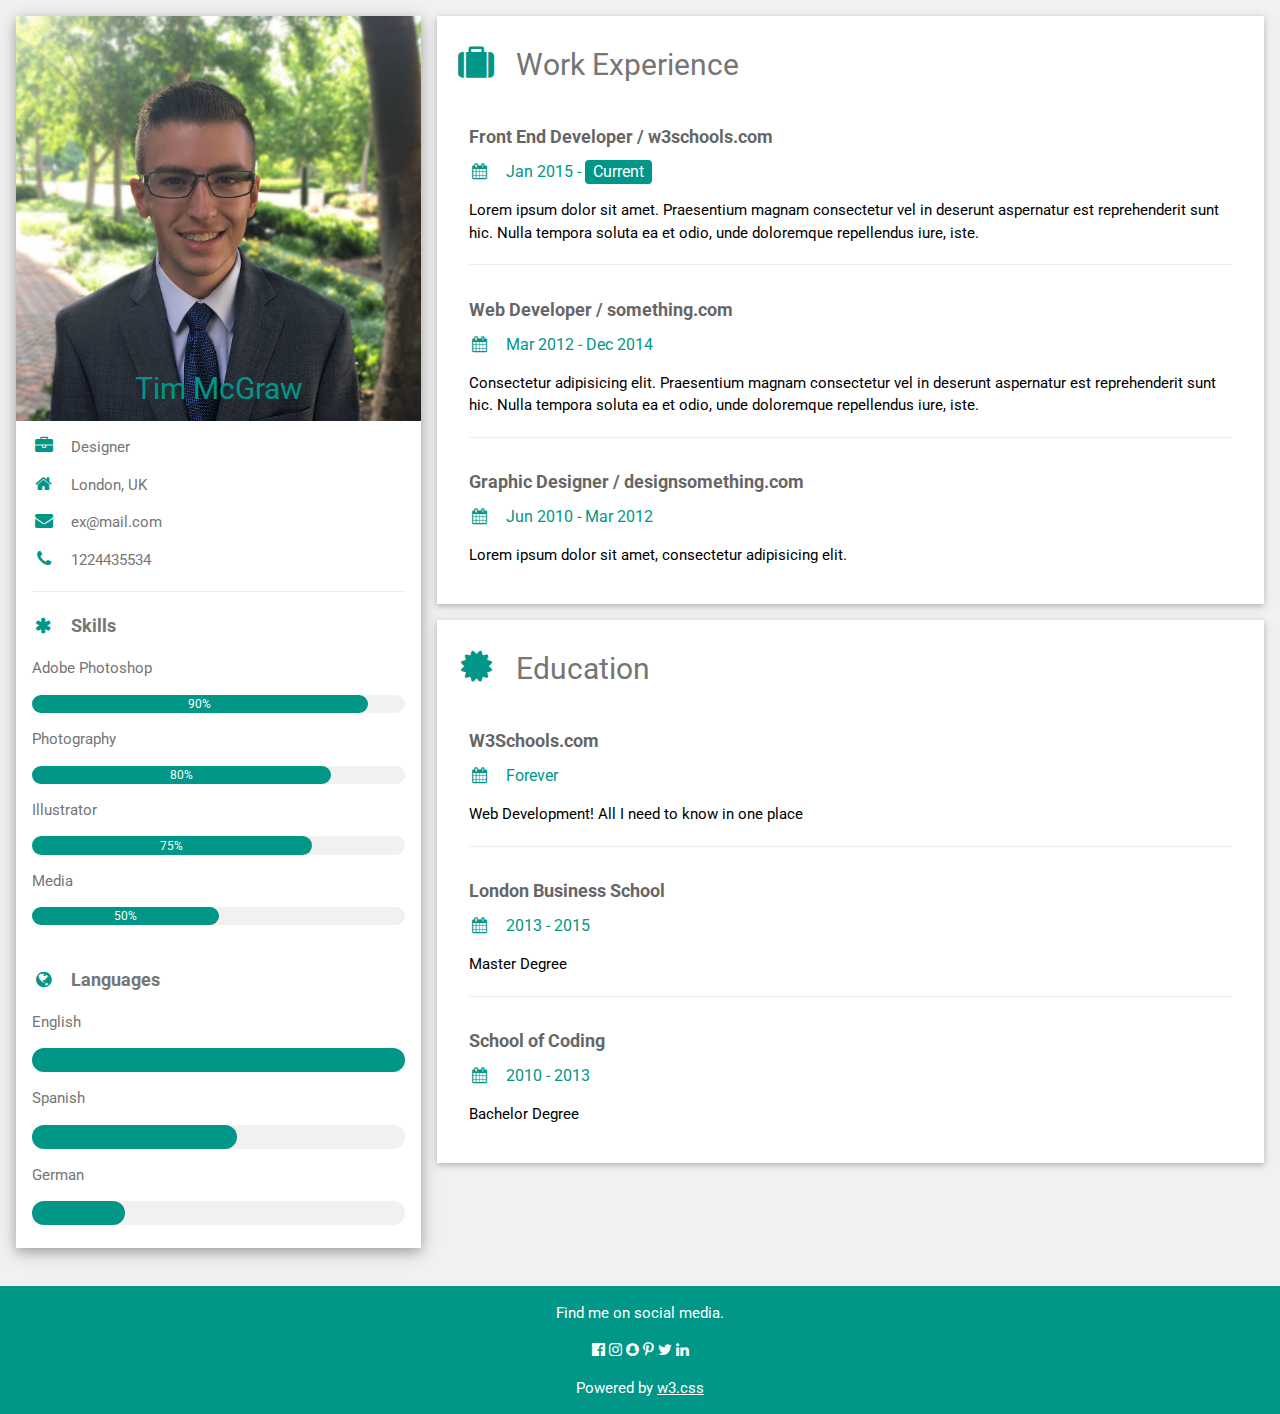
==== index.html @ 6171fce4 "y" ====
<!DOCTYPE html>
<html>
<title>Tim McGraw Resume</title>
<meta charset="UTF-8">
<meta name="viewport" content="width=device-width, initial-scale=1">
<link rel="stylesheet" href="https://www.w3schools.com/w3css/4/w3.css">
<link rel='stylesheet' href='https://fonts.googleapis.com/css?family=Roboto'>
<link rel="stylesheet" href="https://cdnjs.cloudflare.com/ajax/libs/font-awesome/4.7.0/css/font-awesome.min.css">
<style>
html,body,h1,h2,h3,h4,h5,h6 {font-family: "Roboto", sans-serif}
</style>
<body class="w3-light-grey">

<!-- Page Container -->
<div class="w3-content w3-margin-top" style="max-width:1400px;">

  <!-- The Grid -->
  <div class="w3-row-padding">
  
    <!-- Left Column -->
    <div class="w3-third">
    
      <div class="w3-white w3-text-grey w3-card-4">
        <div class="w3-display-container">
          <img src="profilepic.jpg" style="width:100%" alt="Avatar">
          <div class="w3-display-bottommiddle w3-container w3-text-teal">
            <h2>Tim McGraw</h2>
          </div>
        </div>
        <div class="w3-container">
          <p><i class="fa fa-briefcase fa-fw w3-margin-right w3-large w3-text-teal"></i>Designer</p>
          <p><i class="fa fa-home fa-fw w3-margin-right w3-large w3-text-teal"></i>London, UK</p>
          <p><i class="fa fa-envelope fa-fw w3-margin-right w3-large w3-text-teal"></i>ex@mail.com</p>
          <p><i class="fa fa-phone fa-fw w3-margin-right w3-large w3-text-teal"></i>1224435534</p>
          <hr>

          <p class="w3-large"><b><i class="fa fa-asterisk fa-fw w3-margin-right w3-text-teal"></i>Skills</b></p>
          <p>Adobe Photoshop</p>
          <div class="w3-light-grey w3-round-xlarge w3-small">
            <div class="w3-container w3-center w3-round-xlarge w3-teal" style="width:90%">90%</div>
          </div>
          <p>Photography</p>
          <div class="w3-light-grey w3-round-xlarge w3-small">
            <div class="w3-container w3-center w3-round-xlarge w3-teal" style="width:80%">
              <div class="w3-center w3-text-white">80%</div>
            </div>
          </div>
          <p>Illustrator</p>
          <div class="w3-light-grey w3-round-xlarge w3-small">
            <div class="w3-container w3-center w3-round-xlarge w3-teal" style="width:75%">75%</div>
          </div>
          <p>Media</p>
          <div class="w3-light-grey w3-round-xlarge w3-small">
            <div class="w3-container w3-center w3-round-xlarge w3-teal" style="width:50%">50%</div>
          </div>
          <br>

          <p class="w3-large w3-text-theme"><b><i class="fa fa-globe fa-fw w3-margin-right w3-text-teal"></i>Languages</b></p>
          <p>English</p>
          <div class="w3-light-grey w3-round-xlarge">
            <div class="w3-round-xlarge w3-teal" style="height:24px;width:100%"></div>
          </div>
          <p>Spanish</p>
          <div class="w3-light-grey w3-round-xlarge">
            <div class="w3-round-xlarge w3-teal" style="height:24px;width:55%"></div>
          </div>
          <p>German</p>
          <div class="w3-light-grey w3-round-xlarge">
            <div class="w3-round-xlarge w3-teal" style="height:24px;width:25%"></div>
          </div>
          <br>
        </div>
      </div><br>

    <!-- End Left Column -->
    </div>

    <!-- Right Column -->
    <div class="w3-twothird">
    
      <div class="w3-container w3-card w3-white w3-margin-bottom">
        <h2 class="w3-text-grey w3-padding-16"><i class="fa fa-suitcase fa-fw w3-margin-right w3-xxlarge w3-text-teal"></i>Work Experience</h2>
        <div class="w3-container">
          <h5 class="w3-opacity"><b>Front End Developer / w3schools.com</b></h5>
          <h6 class="w3-text-teal"><i class="fa fa-calendar fa-fw w3-margin-right"></i>Jan 2015 - <span class="w3-tag w3-teal w3-round">Current</span></h6>
          <p>Lorem ipsum dolor sit amet. Praesentium magnam consectetur vel in deserunt aspernatur est reprehenderit sunt hic. Nulla tempora soluta ea et odio, unde doloremque repellendus iure, iste.</p>
          <hr>
        </div>
        <div class="w3-container">
          <h5 class="w3-opacity"><b>Web Developer / something.com</b></h5>
          <h6 class="w3-text-teal"><i class="fa fa-calendar fa-fw w3-margin-right"></i>Mar 2012 - Dec 2014</h6>
          <p>Consectetur adipisicing elit. Praesentium magnam consectetur vel in deserunt aspernatur est reprehenderit sunt hic. Nulla tempora soluta ea et odio, unde doloremque repellendus iure, iste.</p>
          <hr>
        </div>
        <div class="w3-container">
          <h5 class="w3-opacity"><b>Graphic Designer / designsomething.com</b></h5>
          <h6 class="w3-text-teal"><i class="fa fa-calendar fa-fw w3-margin-right"></i>Jun 2010 - Mar 2012</h6>
          <p>Lorem ipsum dolor sit amet, consectetur adipisicing elit. </p><br>
        </div>
      </div>

      <div class="w3-container w3-card w3-white">
        <h2 class="w3-text-grey w3-padding-16"><i class="fa fa-certificate fa-fw w3-margin-right w3-xxlarge w3-text-teal"></i>Education</h2>
        <div class="w3-container">
          <h5 class="w3-opacity"><b>W3Schools.com</b></h5>
          <h6 class="w3-text-teal"><i class="fa fa-calendar fa-fw w3-margin-right"></i>Forever</h6>
          <p>Web Development! All I need to know in one place</p>
          <hr>
        </div>
        <div class="w3-container">
          <h5 class="w3-opacity"><b>London Business School</b></h5>
          <h6 class="w3-text-teal"><i class="fa fa-calendar fa-fw w3-margin-right"></i>2013 - 2015</h6>
          <p>Master Degree</p>
          <hr>
        </div>
        <div class="w3-container">
          <h5 class="w3-opacity"><b>School of Coding</b></h5>
          <h6 class="w3-text-teal"><i class="fa fa-calendar fa-fw w3-margin-right"></i>2010 - 2013</h6>
          <p>Bachelor Degree</p><br>
        </div>
      </div>

    <!-- End Right Column -->
    </div>
    
  <!-- End Grid -->
  </div>
  
  <!-- End Page Container -->
</div>

<footer class="w3-container w3-teal w3-center w3-margin-top">
  <p>Find me on social media.</p>
  <i class="fa fa-facebook-official w3-hover-opacity"></i>
  <i class="fa fa-instagram w3-hover-opacity"></i>
  <i class="fa fa-snapchat w3-hover-opacity"></i>
  <i class="fa fa-pinterest-p w3-hover-opacity"></i>
  <i class="fa fa-twitter w3-hover-opacity"></i>
  <i class="fa fa-linkedin w3-hover-opacity"></i>
  <p>Powered by <a href="https://www.w3schools.com/w3css/default.asp" target="_blank">w3.css</a></p>
</footer>

</body>
</html>
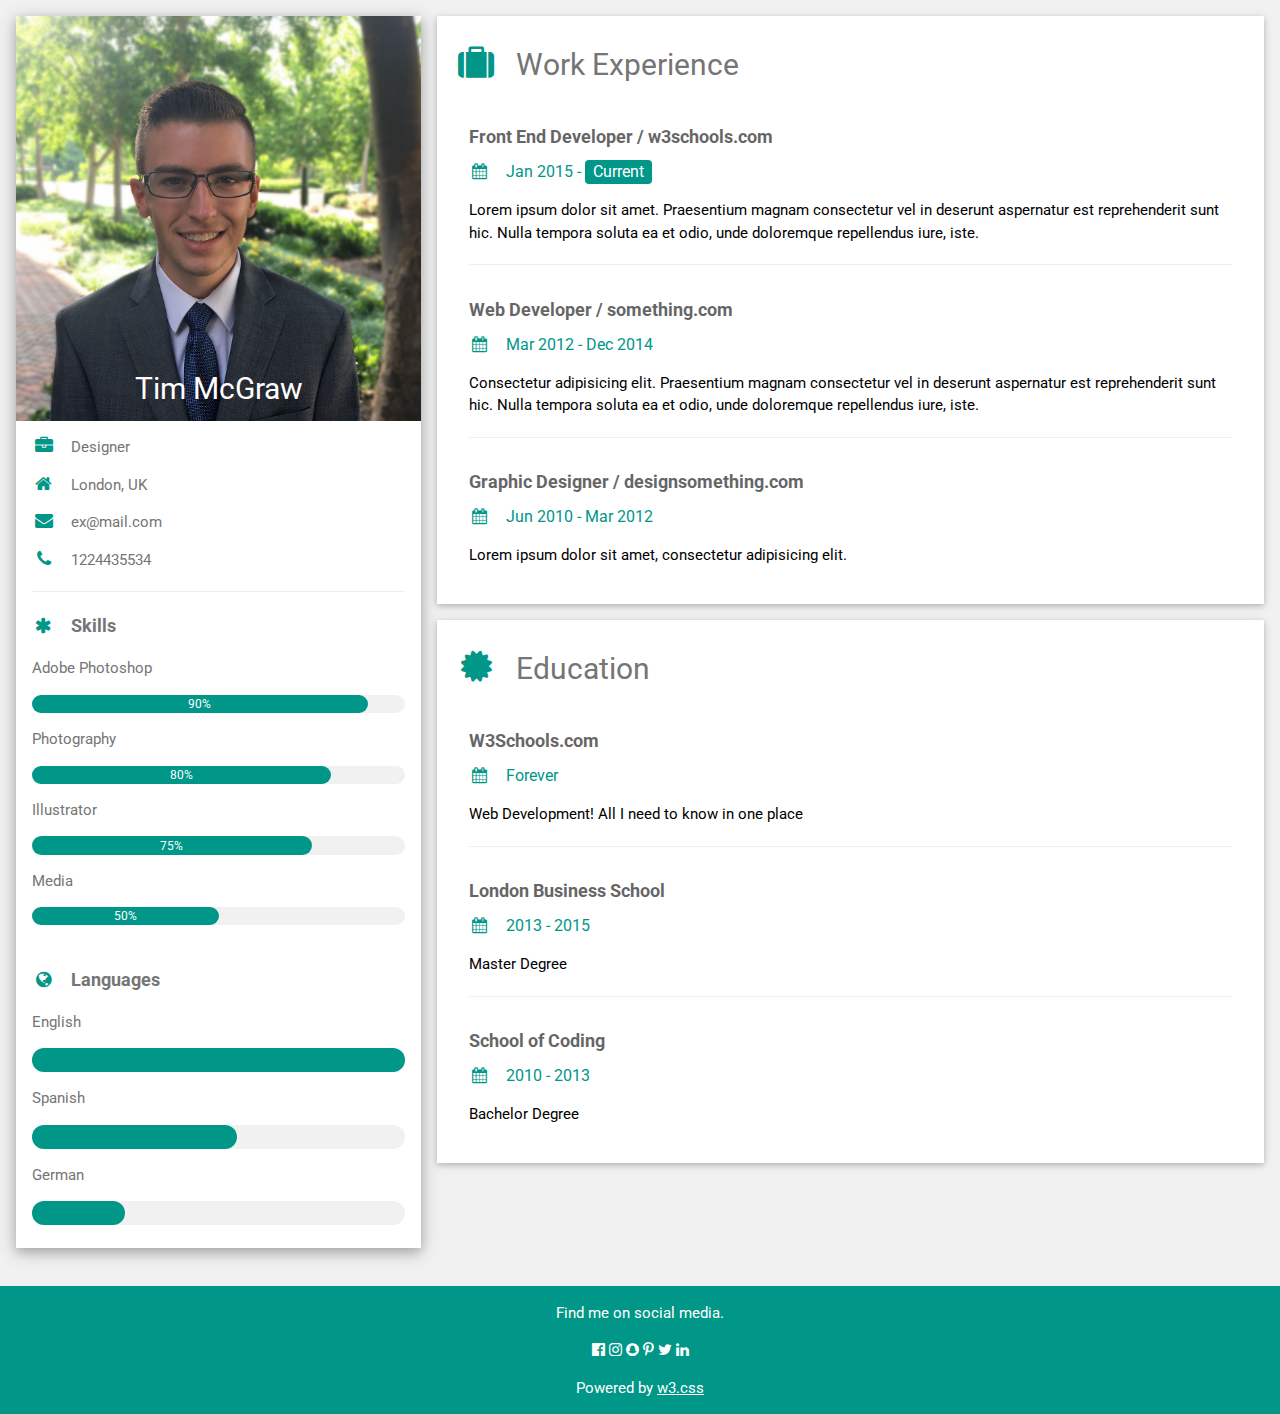
==== commit 7547ef7a: "y" ====
--- a/index.html
+++ b/index.html
@@ -23,7 +23,7 @@
       <div class="w3-white w3-text-grey w3-card-4">
         <div class="w3-display-container">
           <img src="profilepic.jpg" style="width:100%" alt="Avatar">
-          <div class="w3-display-bottommiddle w3-container w3-text-teal">
+          <div class="w3-display-bottommiddle w3-container w3-text-white">
             <h2>Tim McGraw</h2>
           </div>
         </div>
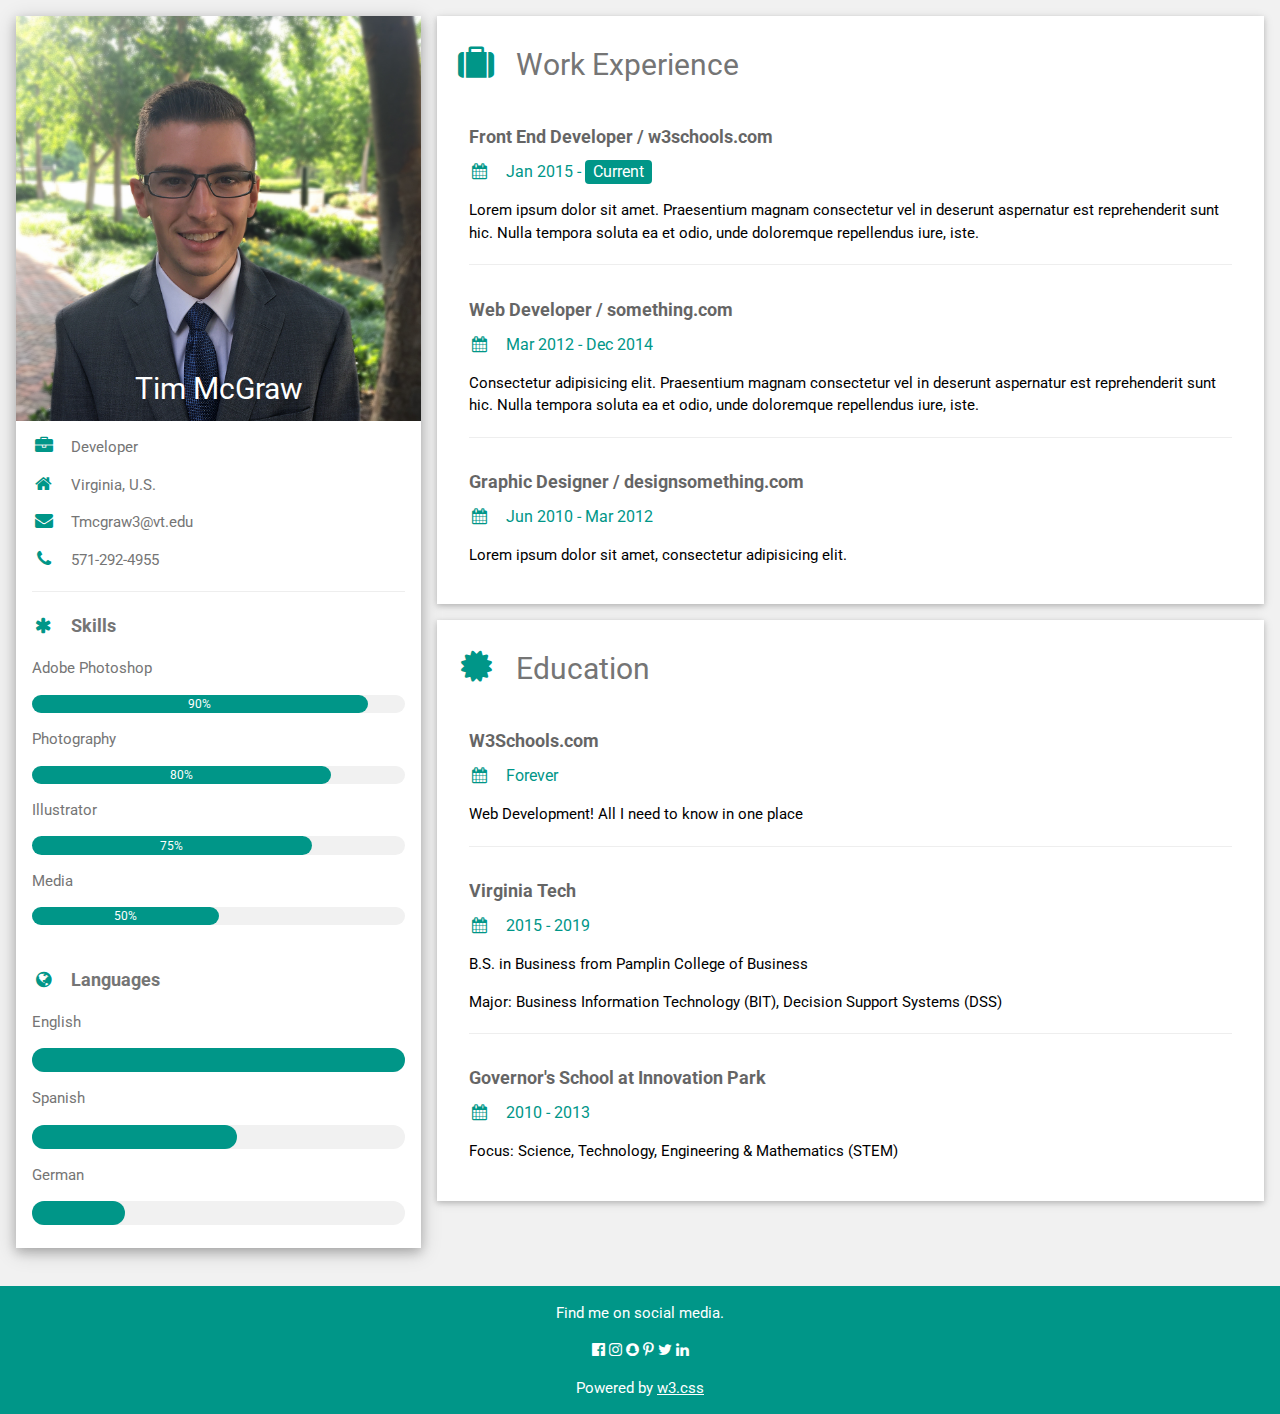
==== commit 895622d7: "y" ====
--- a/index.html
+++ b/index.html
@@ -28,10 +28,10 @@
           </div>
         </div>
         <div class="w3-container">
-          <p><i class="fa fa-briefcase fa-fw w3-margin-right w3-large w3-text-teal"></i>Designer</p>
-          <p><i class="fa fa-home fa-fw w3-margin-right w3-large w3-text-teal"></i>London, UK</p>
-          <p><i class="fa fa-envelope fa-fw w3-margin-right w3-large w3-text-teal"></i>ex@mail.com</p>
-          <p><i class="fa fa-phone fa-fw w3-margin-right w3-large w3-text-teal"></i>1224435534</p>
+          <p><i class="fa fa-briefcase fa-fw w3-margin-right w3-large w3-text-teal"></i>Developer</p>
+          <p><i class="fa fa-home fa-fw w3-margin-right w3-large w3-text-teal"></i>Virginia, U.S.</p>
+          <p><i class="fa fa-envelope fa-fw w3-margin-right w3-large w3-text-teal"></i>Tmcgraw3@vt.edu</p>
+          <p><i class="fa fa-phone fa-fw w3-margin-right w3-large w3-text-teal"></i>571-292-4955</p>
           <hr>
 
           <p class="w3-large"><b><i class="fa fa-asterisk fa-fw w3-margin-right w3-text-teal"></i>Skills</b></p>
@@ -108,15 +108,16 @@
           <hr>
         </div>
         <div class="w3-container">
-          <h5 class="w3-opacity"><b>London Business School</b></h5>
-          <h6 class="w3-text-teal"><i class="fa fa-calendar fa-fw w3-margin-right"></i>2013 - 2015</h6>
-          <p>Master Degree</p>
+          <h5 class="w3-opacity"><b>Virginia Tech</b></h5>
+          <h6 class="w3-text-teal"><i class="fa fa-calendar fa-fw w3-margin-right"></i>2015 - 2019</h6>
+          <p>B.S. in Business from Pamplin College of Business</p>
+		  <p>Major: Business Information Technology (BIT), Decision Support Systems (DSS)</p>
           <hr>
         </div>
         <div class="w3-container">
-          <h5 class="w3-opacity"><b>School of Coding</b></h5>
+          <h5 class="w3-opacity"><b>Governor's School at Innovation Park</b></h5>
           <h6 class="w3-text-teal"><i class="fa fa-calendar fa-fw w3-margin-right"></i>2010 - 2013</h6>
-          <p>Bachelor Degree</p><br>
+          <p>Focus: Science, Technology, Engineering & Mathematics (STEM)</p><br>
         </div>
       </div>
 
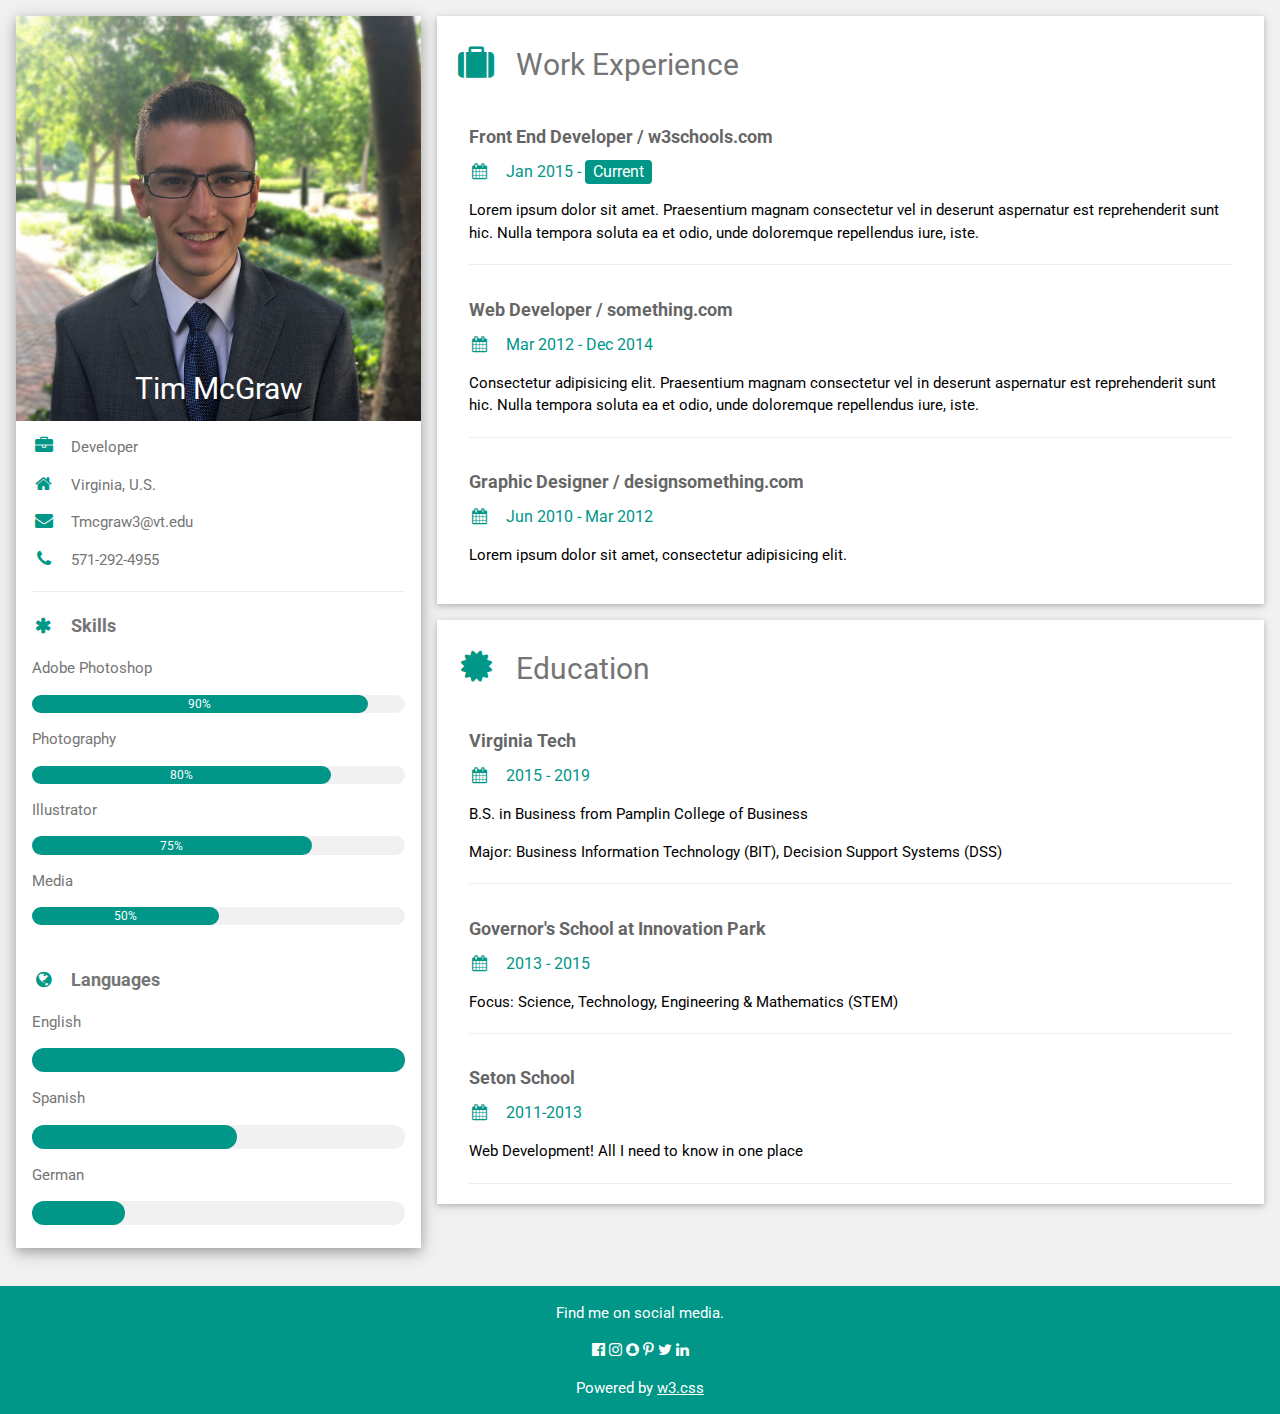
==== commit fa3eecdb: "y" ====
--- a/index.html
+++ b/index.html
@@ -102,12 +102,6 @@
       <div class="w3-container w3-card w3-white">
         <h2 class="w3-text-grey w3-padding-16"><i class="fa fa-certificate fa-fw w3-margin-right w3-xxlarge w3-text-teal"></i>Education</h2>
         <div class="w3-container">
-          <h5 class="w3-opacity"><b>W3Schools.com</b></h5>
-          <h6 class="w3-text-teal"><i class="fa fa-calendar fa-fw w3-margin-right"></i>Forever</h6>
-          <p>Web Development! All I need to know in one place</p>
-          <hr>
-        </div>
-        <div class="w3-container">
           <h5 class="w3-opacity"><b>Virginia Tech</b></h5>
           <h6 class="w3-text-teal"><i class="fa fa-calendar fa-fw w3-margin-right"></i>2015 - 2019</h6>
           <p>B.S. in Business from Pamplin College of Business</p>
@@ -116,8 +110,15 @@
         </div>
         <div class="w3-container">
           <h5 class="w3-opacity"><b>Governor's School at Innovation Park</b></h5>
-          <h6 class="w3-text-teal"><i class="fa fa-calendar fa-fw w3-margin-right"></i>2010 - 2013</h6>
-          <p>Focus: Science, Technology, Engineering & Mathematics (STEM)</p><br>
+          <h6 class="w3-text-teal"><i class="fa fa-calendar fa-fw w3-margin-right"></i>2013 - 2015</h6>
+          <p>Focus: Science, Technology, Engineering & Mathematics (STEM)</p>
+		  <hr>
+        </div>
+		<div class="w3-container">
+          <h5 class="w3-opacity"><b>Seton School</b></h5>
+          <h6 class="w3-text-teal"><i class="fa fa-calendar fa-fw w3-margin-right"></i>2011-2013</h6>
+          <p>Web Development! All I need to know in one place</p>
+          <hr>
         </div>
       </div>
 
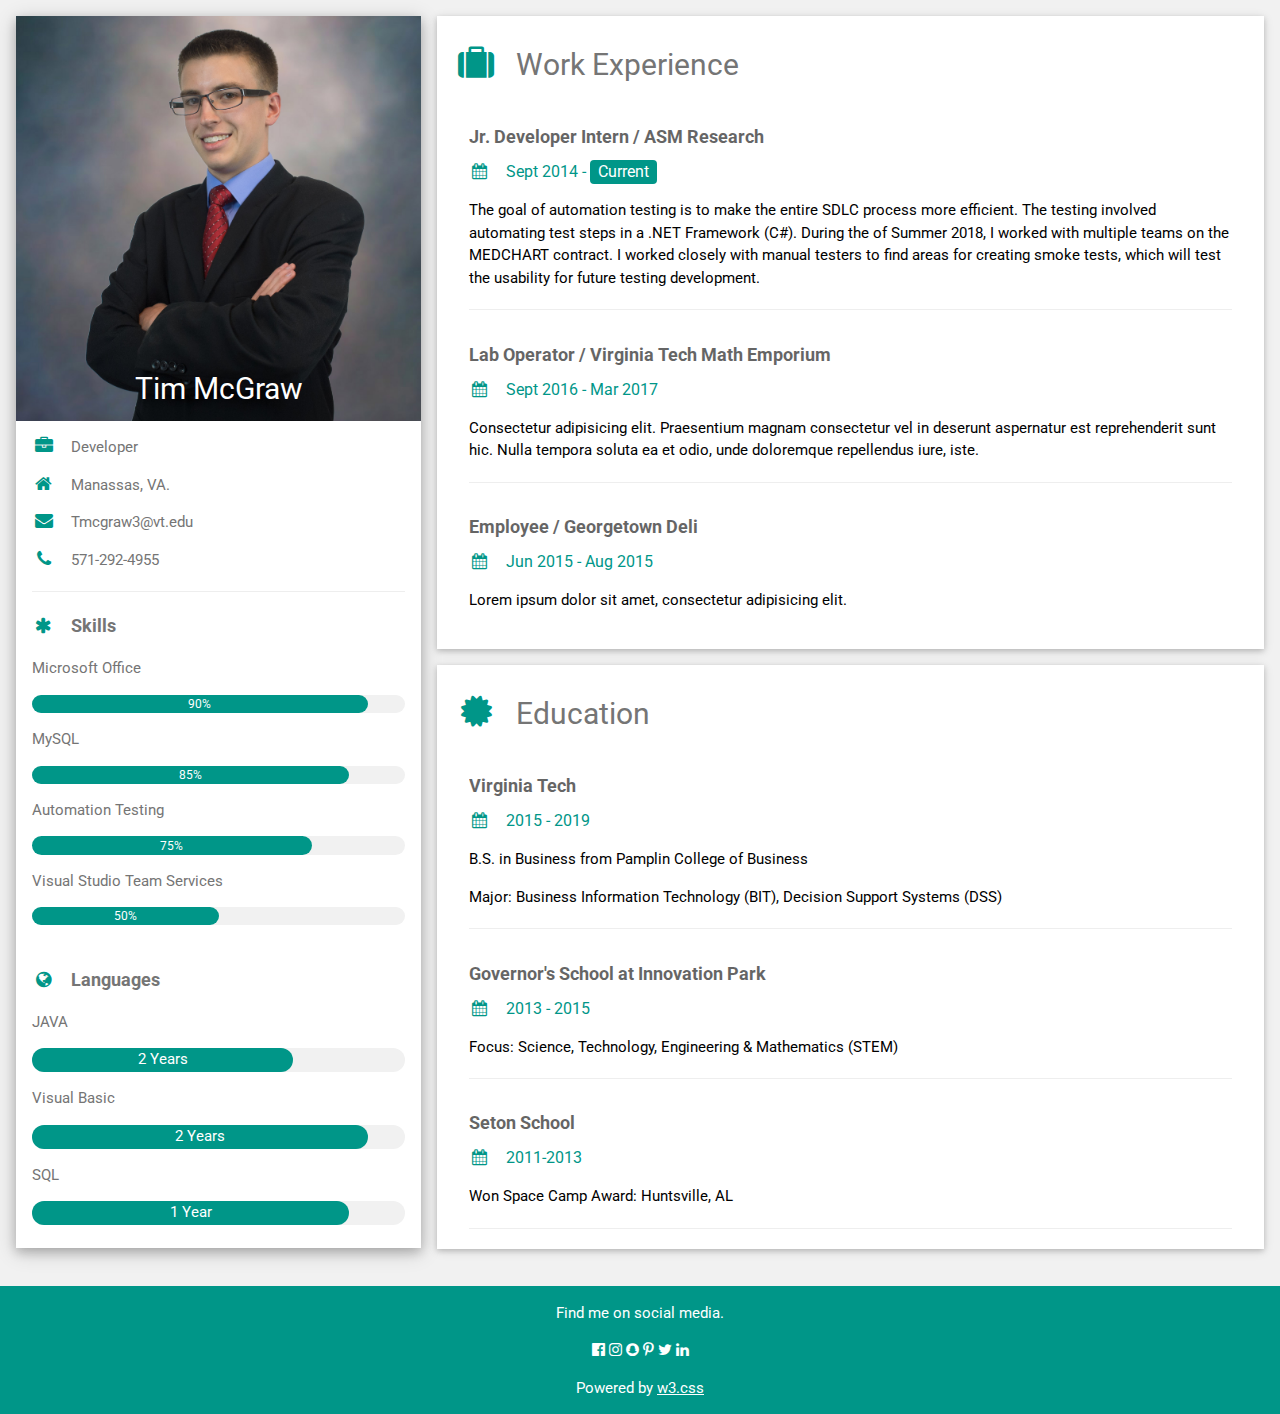
==== commit 760464b5: "y" ====
--- a/index.html
+++ b/index.html
@@ -29,44 +29,44 @@
         </div>
         <div class="w3-container">
           <p><i class="fa fa-briefcase fa-fw w3-margin-right w3-large w3-text-teal"></i>Developer</p>
-          <p><i class="fa fa-home fa-fw w3-margin-right w3-large w3-text-teal"></i>Virginia, U.S.</p>
+          <p><i class="fa fa-home fa-fw w3-margin-right w3-large w3-text-teal"></i>Manassas, VA.</p>
           <p><i class="fa fa-envelope fa-fw w3-margin-right w3-large w3-text-teal"></i>Tmcgraw3@vt.edu</p>
           <p><i class="fa fa-phone fa-fw w3-margin-right w3-large w3-text-teal"></i>571-292-4955</p>
           <hr>
 
           <p class="w3-large"><b><i class="fa fa-asterisk fa-fw w3-margin-right w3-text-teal"></i>Skills</b></p>
-          <p>Adobe Photoshop</p>
+          <p>Microsoft Office</p>
           <div class="w3-light-grey w3-round-xlarge w3-small">
             <div class="w3-container w3-center w3-round-xlarge w3-teal" style="width:90%">90%</div>
           </div>
-          <p>Photography</p>
+          <p>MySQL</p>
           <div class="w3-light-grey w3-round-xlarge w3-small">
-            <div class="w3-container w3-center w3-round-xlarge w3-teal" style="width:80%">
-              <div class="w3-center w3-text-white">80%</div>
+            <div class="w3-container w3-center w3-round-xlarge w3-teal" style="width:85%">
+              <div class="w3-center w3-text-white">85%</div>
             </div>
           </div>
-          <p>Illustrator</p>
+          <p>Automation Testing</p>
           <div class="w3-light-grey w3-round-xlarge w3-small">
             <div class="w3-container w3-center w3-round-xlarge w3-teal" style="width:75%">75%</div>
           </div>
-          <p>Media</p>
+          <p>Visual Studio Team Services</p>
           <div class="w3-light-grey w3-round-xlarge w3-small">
             <div class="w3-container w3-center w3-round-xlarge w3-teal" style="width:50%">50%</div>
           </div>
           <br>
 
           <p class="w3-large w3-text-theme"><b><i class="fa fa-globe fa-fw w3-margin-right w3-text-teal"></i>Languages</b></p>
-          <p>English</p>
+          <p>JAVA</p>
           <div class="w3-light-grey w3-round-xlarge">
-            <div class="w3-round-xlarge w3-teal" style="height:24px;width:100%"></div>
+            <div class="w3-round-xlarge w3-center w3-teal" style="height:24px;width:70%">2 Years</div>
           </div>
-          <p>Spanish</p>
+          <p>Visual Basic</p>
           <div class="w3-light-grey w3-round-xlarge">
-            <div class="w3-round-xlarge w3-teal" style="height:24px;width:55%"></div>
+            <div class="w3-round-xlarge w3-center w3-teal" style="height:24px;width:90%">2 Years</div>
           </div>
-          <p>German</p>
+          <p>SQL</p>
           <div class="w3-light-grey w3-round-xlarge">
-            <div class="w3-round-xlarge w3-teal" style="height:24px;width:25%"></div>
+            <div class="w3-round-xlarge w3-center w3-teal" style="height:24px;width:85%">1 Year</div>
           </div>
           <br>
         </div>
@@ -81,20 +81,20 @@
       <div class="w3-container w3-card w3-white w3-margin-bottom">
         <h2 class="w3-text-grey w3-padding-16"><i class="fa fa-suitcase fa-fw w3-margin-right w3-xxlarge w3-text-teal"></i>Work Experience</h2>
         <div class="w3-container">
-          <h5 class="w3-opacity"><b>Front End Developer / w3schools.com</b></h5>
-          <h6 class="w3-text-teal"><i class="fa fa-calendar fa-fw w3-margin-right"></i>Jan 2015 - <span class="w3-tag w3-teal w3-round">Current</span></h6>
-          <p>Lorem ipsum dolor sit amet. Praesentium magnam consectetur vel in deserunt aspernatur est reprehenderit sunt hic. Nulla tempora soluta ea et odio, unde doloremque repellendus iure, iste.</p>
+          <h5 class="w3-opacity"><b>Jr. Developer Intern / ASM Research</b></h5>
+          <h6 class="w3-text-teal"><i class="fa fa-calendar fa-fw w3-margin-right"></i>Sept 2014 - <span class="w3-tag w3-teal w3-round">Current</span></h6>
+          <p> The goal of automation testing is to make the entire SDLC process more efficient. The testing involved automating test steps in a .NET Framework (C#). During the of Summer 2018, I worked with multiple teams on the MEDCHART contract. I worked closely with manual testers to find areas for creating smoke tests, which will test the usability for future testing development.  </p>
           <hr>
         </div>
         <div class="w3-container">
-          <h5 class="w3-opacity"><b>Web Developer / something.com</b></h5>
-          <h6 class="w3-text-teal"><i class="fa fa-calendar fa-fw w3-margin-right"></i>Mar 2012 - Dec 2014</h6>
+          <h5 class="w3-opacity"><b>Lab Operator / Virginia Tech Math Emporium</b></h5>
+          <h6 class="w3-text-teal"><i class="fa fa-calendar fa-fw w3-margin-right"></i>Sept 2016 - Mar 2017</h6>
           <p>Consectetur adipisicing elit. Praesentium magnam consectetur vel in deserunt aspernatur est reprehenderit sunt hic. Nulla tempora soluta ea et odio, unde doloremque repellendus iure, iste.</p>
           <hr>
         </div>
         <div class="w3-container">
-          <h5 class="w3-opacity"><b>Graphic Designer / designsomething.com</b></h5>
-          <h6 class="w3-text-teal"><i class="fa fa-calendar fa-fw w3-margin-right"></i>Jun 2010 - Mar 2012</h6>
+          <h5 class="w3-opacity"><b>Employee / Georgetown Deli</b></h5>
+          <h6 class="w3-text-teal"><i class="fa fa-calendar fa-fw w3-margin-right"></i>Jun 2015 - Aug 2015</h6>
           <p>Lorem ipsum dolor sit amet, consectetur adipisicing elit. </p><br>
         </div>
       </div>
@@ -117,7 +117,7 @@
 		<div class="w3-container">
           <h5 class="w3-opacity"><b>Seton School</b></h5>
           <h6 class="w3-text-teal"><i class="fa fa-calendar fa-fw w3-margin-right"></i>2011-2013</h6>
-          <p>Web Development! All I need to know in one place</p>
+          <p>Won Space Camp Award: Huntsville, AL</p>
           <hr>
         </div>
       </div>
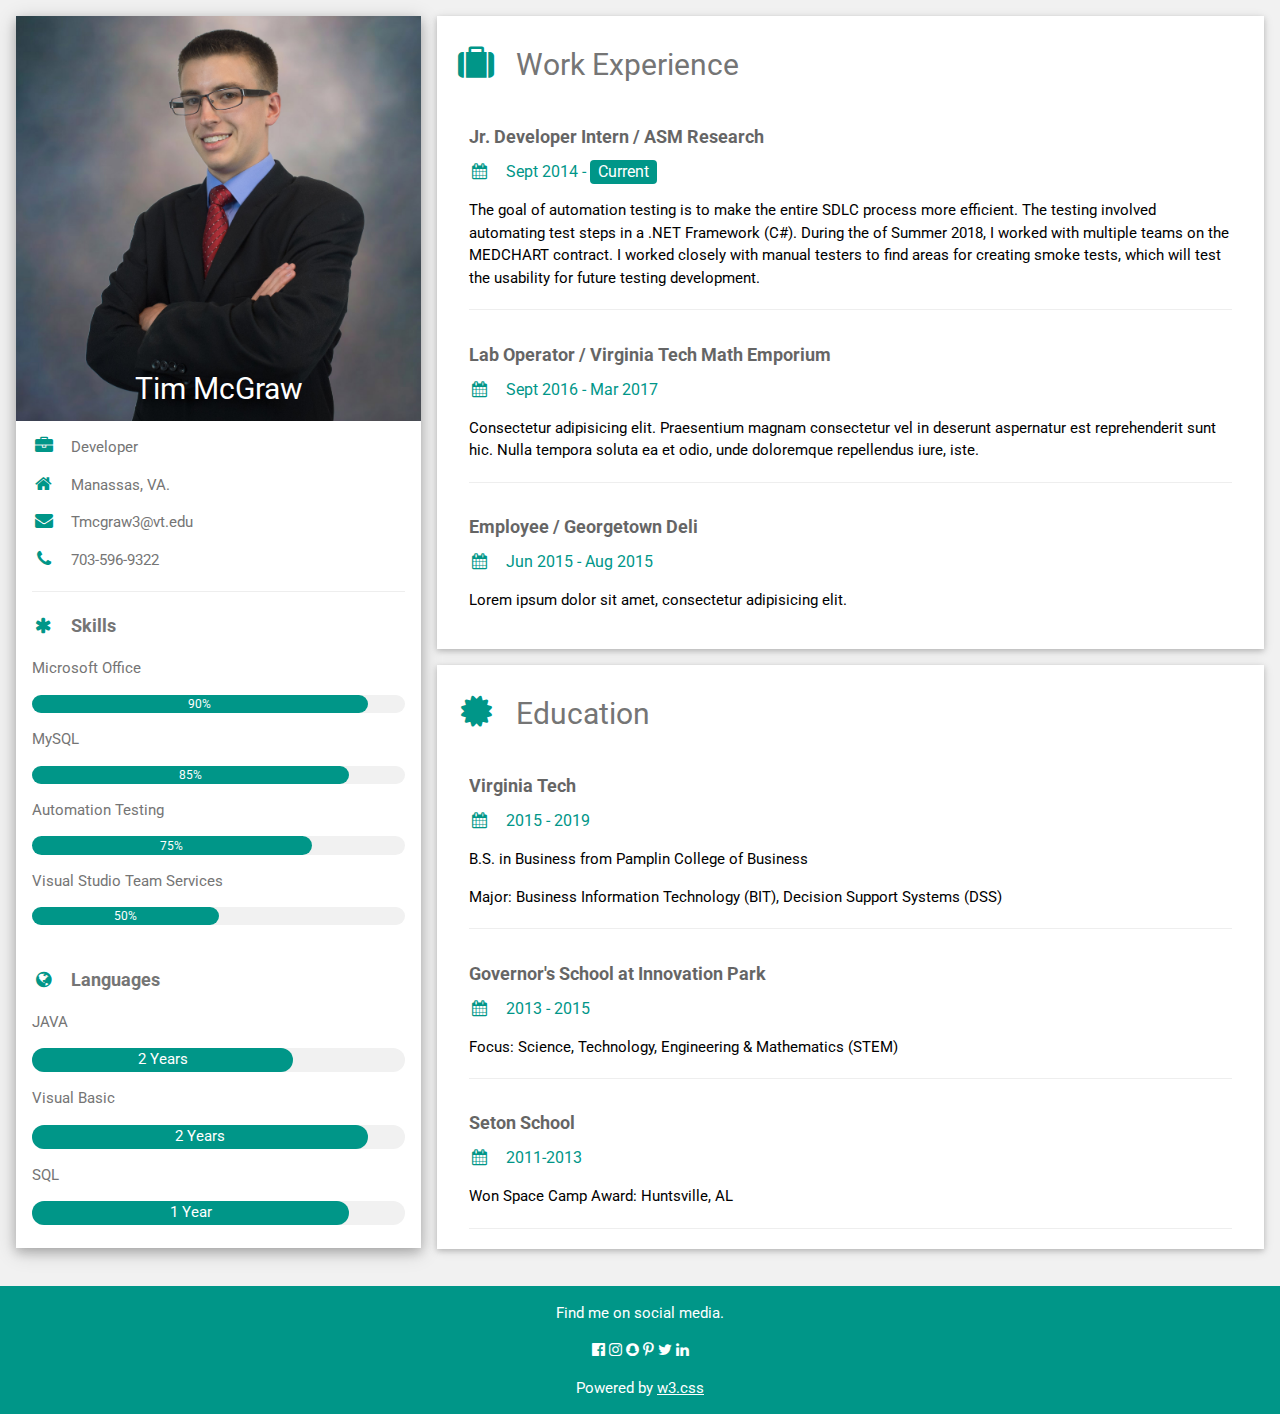
==== commit 6b3ab6a9: "y" ====
--- a/index.html
+++ b/index.html
@@ -31,7 +31,7 @@
           <p><i class="fa fa-briefcase fa-fw w3-margin-right w3-large w3-text-teal"></i>Developer</p>
           <p><i class="fa fa-home fa-fw w3-margin-right w3-large w3-text-teal"></i>Manassas, VA.</p>
           <p><i class="fa fa-envelope fa-fw w3-margin-right w3-large w3-text-teal"></i>Tmcgraw3@vt.edu</p>
-          <p><i class="fa fa-phone fa-fw w3-margin-right w3-large w3-text-teal"></i>571-292-4955</p>
+          <p><i class="fa fa-phone fa-fw w3-margin-right w3-large w3-text-teal"></i>703-596-9322</p>
           <hr>
 
           <p class="w3-large"><b><i class="fa fa-asterisk fa-fw w3-margin-right w3-text-teal"></i>Skills</b></p>
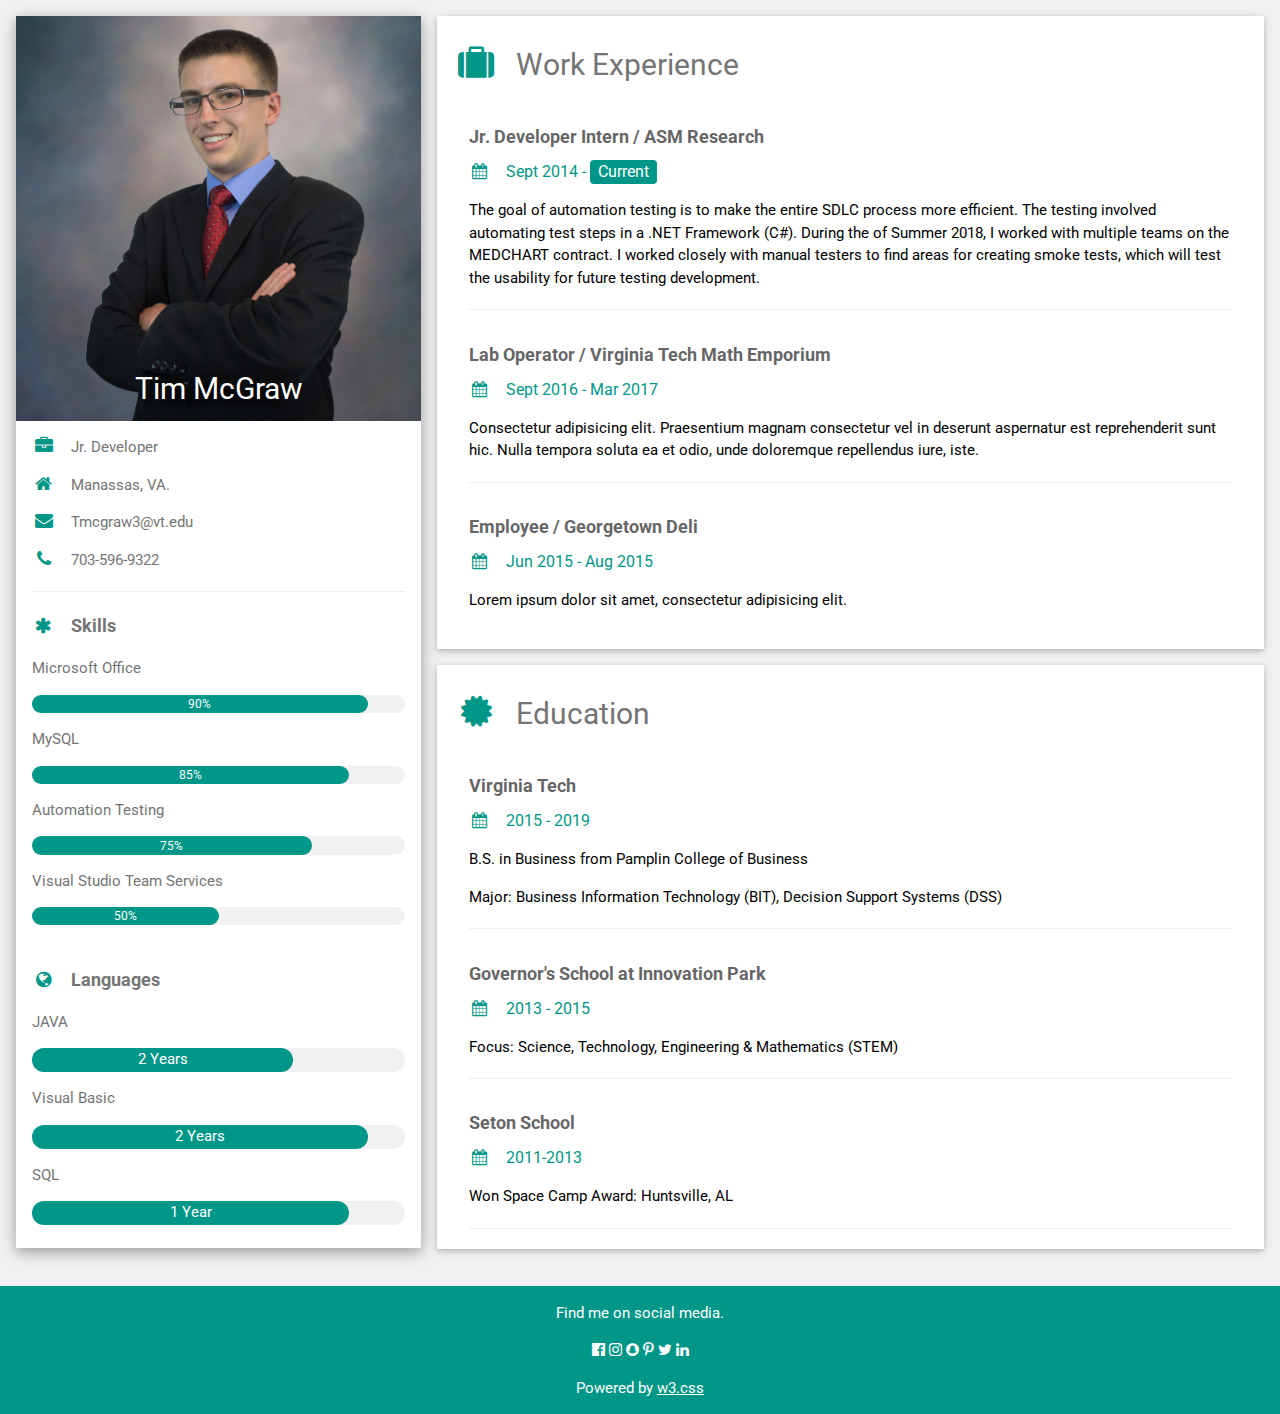
==== commit e048ecbc: "y" ====
--- a/index.html
+++ b/index.html
@@ -28,7 +28,7 @@
           </div>
         </div>
         <div class="w3-container">
-          <p><i class="fa fa-briefcase fa-fw w3-margin-right w3-large w3-text-teal"></i>Developer</p>
+          <p><i class="fa fa-briefcase fa-fw w3-margin-right w3-large w3-text-teal"></i>Jr. Developer</p>
           <p><i class="fa fa-home fa-fw w3-margin-right w3-large w3-text-teal"></i>Manassas, VA.</p>
           <p><i class="fa fa-envelope fa-fw w3-margin-right w3-large w3-text-teal"></i>Tmcgraw3@vt.edu</p>
           <p><i class="fa fa-phone fa-fw w3-margin-right w3-large w3-text-teal"></i>703-596-9322</p>
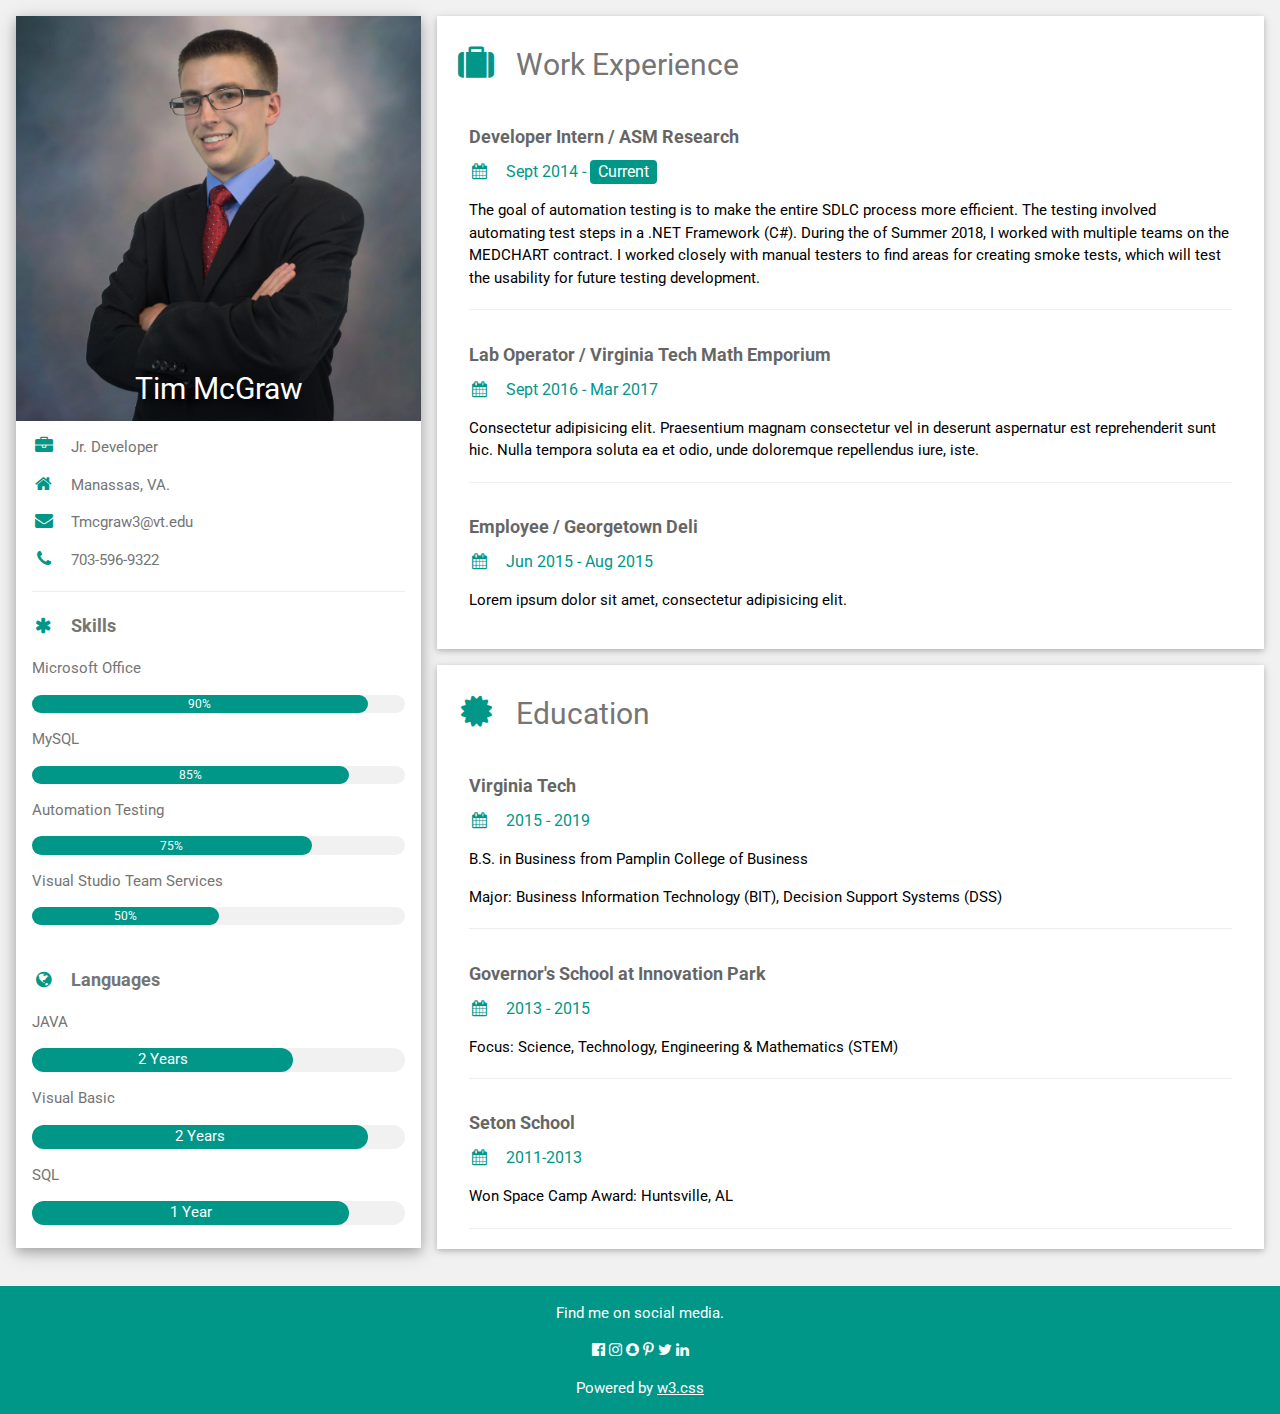
==== commit e9b2be92: "Update index.html" ====
--- a/index.html
+++ b/index.html
@@ -81,7 +81,7 @@
       <div class="w3-container w3-card w3-white w3-margin-bottom">
         <h2 class="w3-text-grey w3-padding-16"><i class="fa fa-suitcase fa-fw w3-margin-right w3-xxlarge w3-text-teal"></i>Work Experience</h2>
         <div class="w3-container">
-          <h5 class="w3-opacity"><b>Jr. Developer Intern / ASM Research</b></h5>
+          <h5 class="w3-opacity"><b>Developer Intern / ASM Research</b></h5>
           <h6 class="w3-text-teal"><i class="fa fa-calendar fa-fw w3-margin-right"></i>Sept 2014 - <span class="w3-tag w3-teal w3-round">Current</span></h6>
           <p> The goal of automation testing is to make the entire SDLC process more efficient. The testing involved automating test steps in a .NET Framework (C#). During the of Summer 2018, I worked with multiple teams on the MEDCHART contract. I worked closely with manual testers to find areas for creating smoke tests, which will test the usability for future testing development.  </p>
           <hr>
